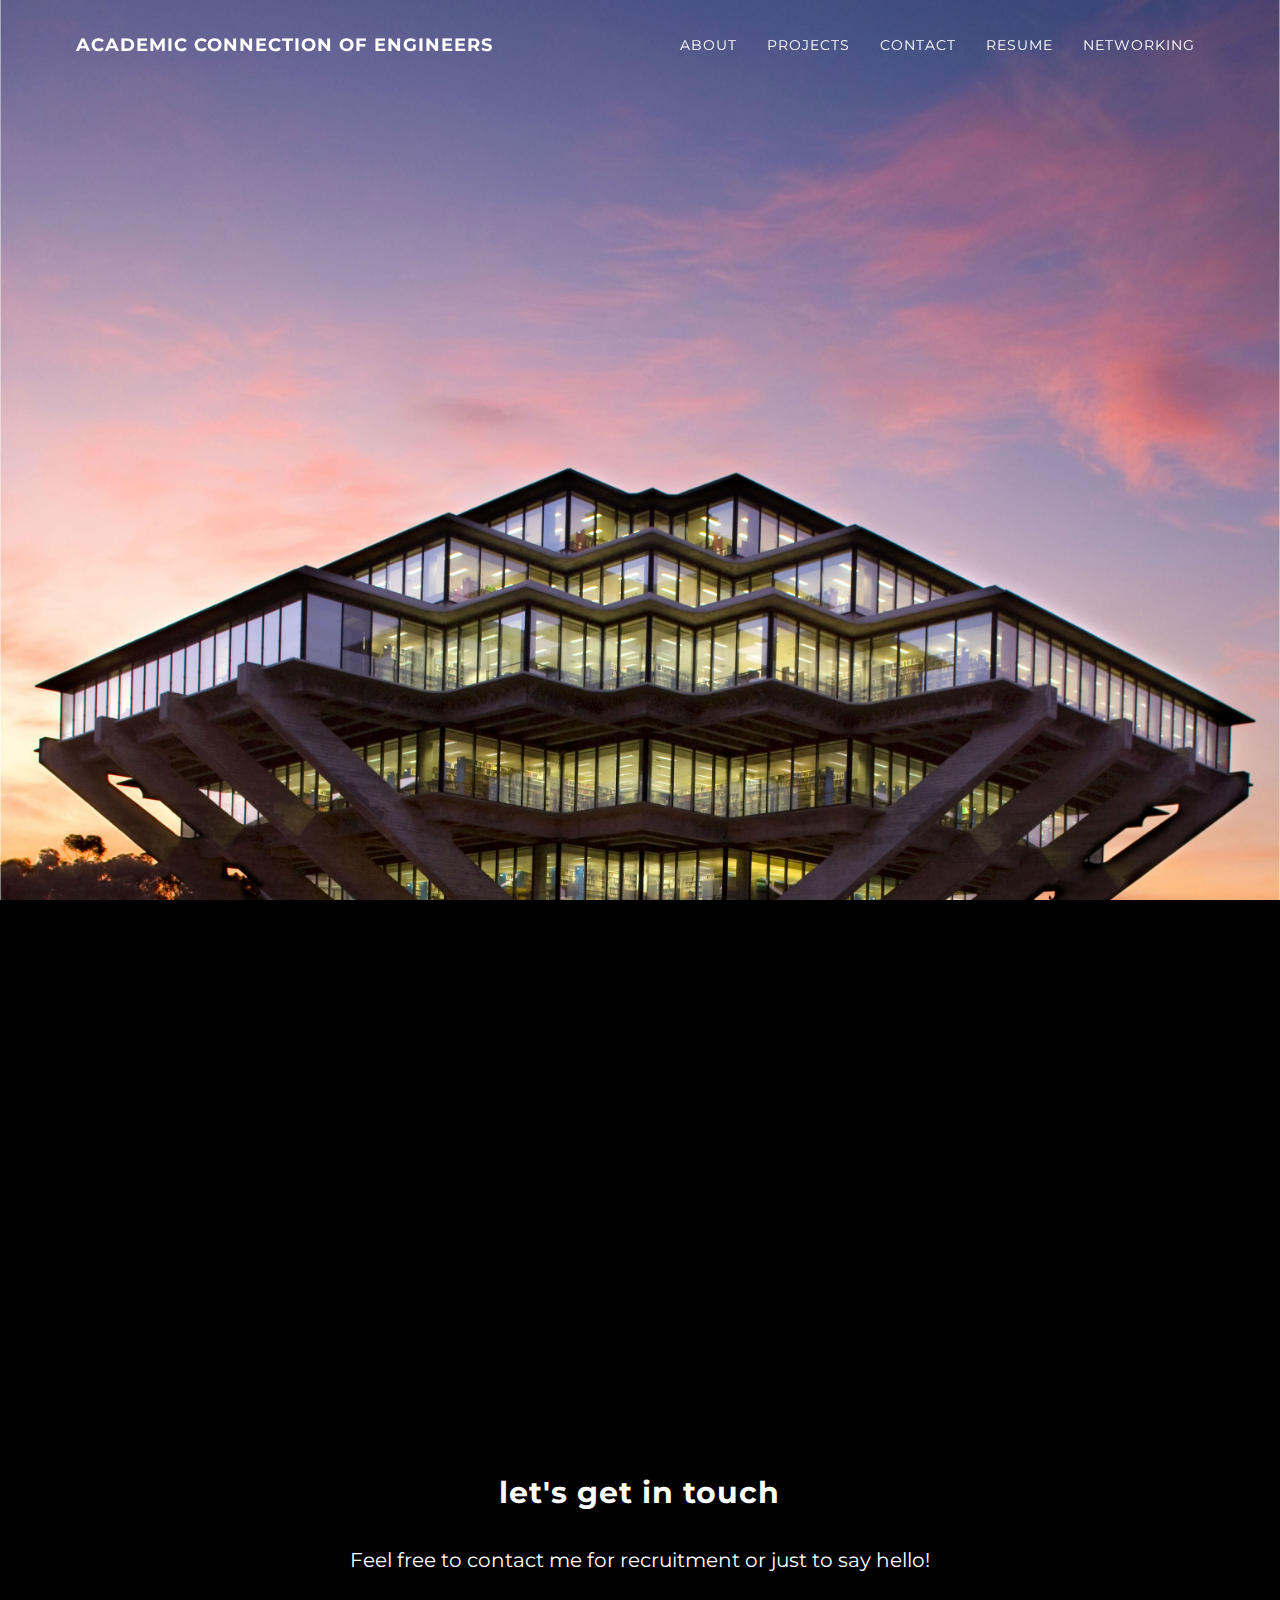
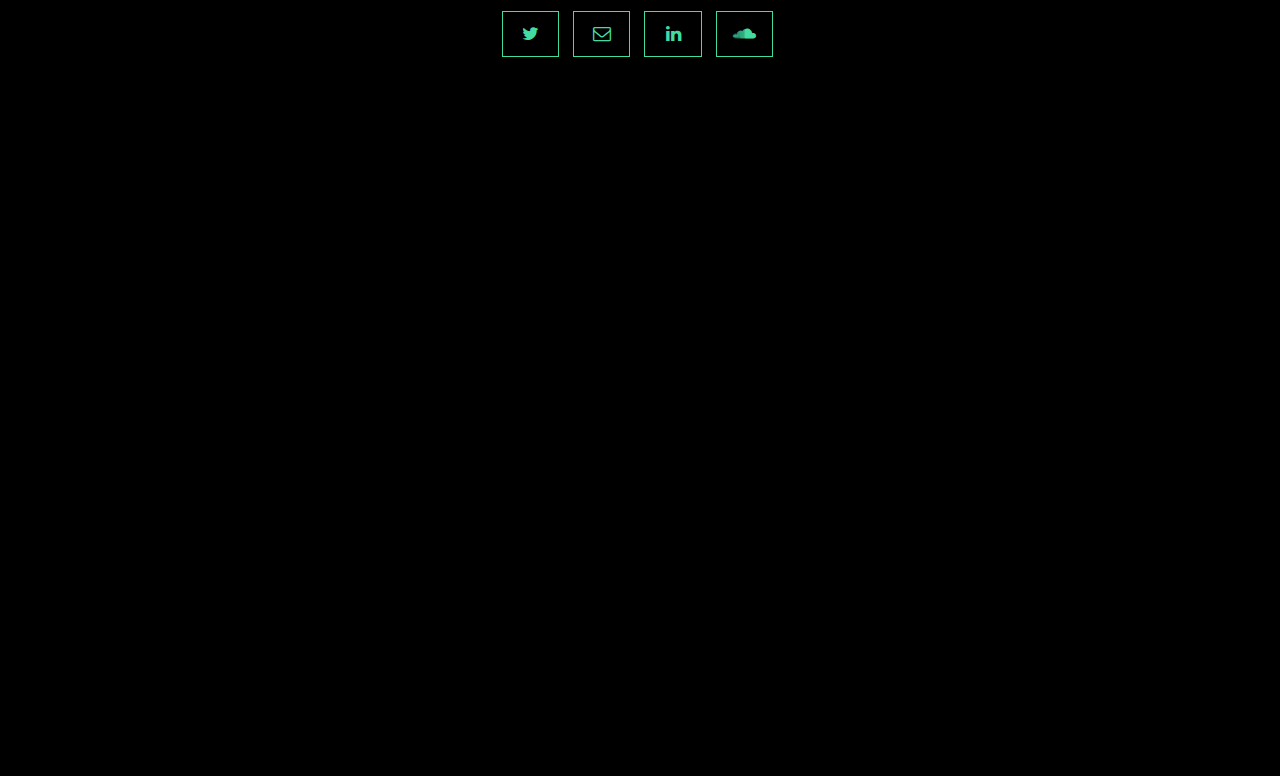
==== contact.html @ daaa9f61 "Add contact base" ====
<!DOCTYPE html>
<html lang="en">

<head>

    <meta charset="utf-8">
    <meta http-equiv="X-UA-Compatible" content="IE=edge">
    <meta name="viewport" content="width=device-width, initial-scale=1">
    <meta name="description" content="">
    <meta name="author" content="">

    <title>Academic Connection of Engineers</title>

    <!-- Bootstrap Core CSS -->
    <link href="css/bootstrap.min.css" rel="stylesheet">

    <!-- Custom CSS -->
    <link href="css/style.css" rel="stylesheet">
    <!--link rel="stylesheet" type="text/css" href="css/default.css" /-->
    <link rel="stylesheet" type="text/css" href="css/component.css" />

    <!-- Custom Fonts -->
    <link href="font-awesome/css/font-awesome.min.css" rel="stylesheet" type="text/css">
    <link href="http://fonts.googleapis.com/css?family=Lora:400,700,400italic,700italic" rel="stylesheet" type="text/css">
    <link href="http://fonts.googleapis.com/css?family=Montserrat:400,700" rel="stylesheet" type="text/css">

    <!-- favicon -->
    <link rel="icon" type="image/png" href="img/favicon.png">

    <!-- HTML5 Shim and Respond.js IE8 support of HTML5 elements and media queries -->
    <!-- WARNING: Respond.js doesn't work if you view the page via file:// -->
    <!--[if lt IE 9]>
        <script src="https://oss.maxcdn.com/libs/html5shiv/3.7.0/html5shiv.js"></script>
        <script src="https://oss.maxcdn.com/libs/respond.js/1.4.2/respond.min.js"></script>
    <![endif]-->

</head>

<body id="page-top" data-spy="scroll" data-target=".navbar-fixed-top">

    <!-- Navigation -->
    <nav class="navbar navbar-custom navbar-fixed-top" role="navigation">
        <div class="container">
            <div class="navbar-header">
                <button type="button" class="navbar-toggle" data-toggle="collapse" data-target=".navbar-main-collapse">
                    <i class="fa fa-bars"></i>
                </button>
                <a class="navbar-brand page-scroll" href="index.html">
                    <i class="fa fa-icon-home"></i>  <span class="light"></span> Academic Connection of Engineers
                </a>
            </div>

            <!-- Collect the nav links, forms, and other content for toggling -->
            <div class="collapse navbar-collapse navbar-right navbar-main-collapse">
                <ul class="nav navbar-nav">
                    <!-- Hidden li included to remove active class from about link when scrolled up past about section -->
                    <li class="hidden">
                        <a href="index.html#top"></a>
                    </li>
                    <li>
                        <a class="page-scroll" href="index.html#about">About</a>
                    </li>
                    <li>
                        <a class="page-scroll" href="index.html#portfolio">Projects</a>
                    </li>
                    <li>
                        <a class="contact-scroll" href="mailto:azwong@ucsd.edu">Contact</a>
                    </li>
                    <li>
                        <a class ="contact-scroll" href="#" target="_blank">Resume</a>
                    </li>
                    <li>
                        <a href="networking.html">Networking</a>
                    </li>
                </ul>
            </div>
            <!-- /.navbar-collapse -->
        </div>
        <!-- /.container -->
    </nav>

    <!-- Contact Header -->
    <header class="contact">
        <div class="intro-body">
            <div class="container">
                <div class="row">
                    <div class="col-md-8 col-md-offset-2">
                        <h1 class="brand-heading"></h1>
                        <p class="intro-text"></p>                        
                        
                        <!-- Arrow to scroll down
                        <a href="#networking" class="btn btn-circle page-scroll">
                            <i class="fa fa-angle-down animated"></i>
                        </a>
                        -->

                    </div>
                </div>
            </div>
        </div>
    </header>


    <!-- Contact Section -->
    <section id="contact" class="container contact-section text-center">
        <div class="row">
            <div class="contact-me col-lg-8 col-lg-offset-2">
                <h2>let's get in touch</h2>
                <p>Feel free to contact me for recruitment or just to say hello!</p>
                <ul class="list-inline banner-social-buttons">
                    <li>
                        <a href="https://twitter.com/wongaaaron" target="_blank" class="btn btn-default btn-lg"><i class="fa fa-twitter fa-fw"></i> <span class="network-name"></span></a>
                    </li>
                    <li>
                        <a href="mailto:azwong@ucsd.edu" class="btn btn-default btn-lg"><i class="fa fa-envelope-o fa-fw"></i> <span class="network-name"></span></a>
                    </li>
                    <li>
                        <a href="https://www.linkedin.com/in/aaronzwong" target="_blank" class="btn btn-default btn-lg"><i class="fa fa-linkedin fa-fw"></i> <span class="network-name"></span></a>
                    </li>
                    <li>
                        <a href="https://soundcloud.com/wongeh" target="_blank" class="btn btn-default btn-lg"><i class="fa fa-soundcloud fa-fw"></i><span class="network-name"></span></a>
                    </li>
                </ul>
            </div>
        </div>
    </section-->

    <!-- Map Section -->
    <!--div id="map"></div-->

    <!-- jQuery -->
    <script src="js/jquery.js"></script>

    <!-- Bootstrap Core JavaScript -->
    <script src="js/bootstrap.min.js"></script>

    <!-- Plugin JavaScript -->
    <script src="js/jquery.easing.min.js"></script>


    <!-- my JavaScript -->
    <script src="js/scripts.js"></script>

    <script src="js/modernizr.custom.js"></script>
    <script src="js/grid.js"></script>
        <script>
            $(function() {
                Grid.init();
            });
        </script>


</body>

</html>
---- css/style.css ----
/*!
 * Start Bootstrap - Grayscale Bootstrap Theme (http://startbootstrap.com)
 * Code licensed under the Apache License v2.0.
 * For details, see http://www.apache.org/licenses/LICENSE-2.0.
 */

body {
    width: 100%;
    height: 100%;
    font-family: Montserrat,"Helvetica Neue",Helvetica,Arial,sans-serif;
    color: #fff;
    background-color: #000;
}

html {
    width: 100%;
    height: 100%;
}

h1,
h2,
h3,
h4,
h5,
h6 {
    margin: 0 0 35px;
    /*text-transform: uppercase;*/
    font-family: Montserrat,"Helvetica Neue",Helvetica,Arial,sans-serif;
    font-weight: 700;
    letter-spacing: 1px;
}

p {
    margin: 0 0 25px;
    font-size: 18px;
    line-height: 1.5;
}

@media(min-width:768px) {
    p {
        margin: 0 0 35px;
        font-size: 20px;
        line-height: 1.6;
    }
}

a {
    color: #42dca3;
    -webkit-transition: all .2s ease-in-out;
    -moz-transition: all .2s ease-in-out;
    transition: all .2s ease-in-out;
}

a:hover,
a:focus {
    text-decoration: none;
    color: #1d9b6c;
}

.light {
    font-weight: 400;
}

.navbar-custom {    
    margin-bottom: 0;
    border-bottom: 1px solid rgba(255,255,255,.3);
    text-transform: uppercase;
    font-family: Montserrat,"Helvetica Neue",Helvetica,Arial,sans-serif;
    background-color: #000;
}

.navbar-custom .navbar-brand {
    font-weight: 700;
}

.navbar-custom .navbar-brand:focus {
    outline: 0;
}

.navbar-custom .navbar-brand .navbar-toggle {
    padding: 4px 6px;
    font-size: 16px;
    color: #fff;
}

.navbar-custom .navbar-brand .navbar-toggle:focus,
.navbar-custom .navbar-brand .navbar-toggle:active {
    outline: 0;
}

.navbar-custom a {
    color: #fff;
}

.navbar-custom .nav li a {
    -webkit-transition: background .3s ease-in-out;
    -moz-transition: background .3s ease-in-out;
    transition: background .3s ease-in-out;
}

.navbar-custom .nav li a:hover {
    outline: 0;
    color: rgba(255,255,255,.8);
    background-color: transparent;
}

.navbar-custom .nav li a:focus,
.navbar-custom .nav li a:active {
    outline: 0;
    background-color: transparent;
}

.navbar-custom .nav li.active {
    outline: 0;
}

.navbar-custom .nav li.active a {
    background-color: rgba(255,255,255,.3);
}

.navbar-custom .nav li.active a:hover {
    color: #fff;
}

@media(min-width:768px) {
    .navbar-custom {
        padding: 20px 0;
        border-bottom: 0;
        letter-spacing: 1px;
        background: 0 0;
        -webkit-transition: background .5s ease-in-out,padding .5s ease-in-out;
        -moz-transition: background .5s ease-in-out,padding .5s ease-in-out;
        transition: background .5s ease-in-out,padding .5s ease-in-out;
    }

    .navbar-custom.top-nav-collapse {
        padding: 0;
        border-bottom: 1px solid rgba(255,255,255,.3);
        background: #000;
    }
}

.intro {
    display: table;
    width: 100%;
    height: auto;
    padding: 100px 0;
    text-align: center;
    color: #fff;
    background: url(../img/librarygradient4.jpg) no-repeat center center scroll;
    background-size: cover;
    background-color: #000;
    -webkit-background-size: cover;
    -moz-background-size: cover;
    background-size: cover;
    -o-background-size: cover;
}

.intro .intro-body {
    display: table-cell;
    vertical-align: middle;
}

.intro .intro-body .brand-heading {
    font-size: 40px;
}

.intro .intro-body .intro-text {
    font-size: 18px;
}

@media(min-width:768px) {
    .intro {
        height: 100%;
        padding: 0;
    }

    .intro .intro-body .brand-heading {
        font-size: 100px;
    }

    .intro .intro-body .intro-text {
        font-size: 26px;
    }
}


.networking{
    display: table;
    width: 100%;
    height: auto;
    padding: 100px 0;
    text-align: center;
    color: #fff;
    background: url(../img/librarygradient1.jpg) no-repeat center center scroll;
    background-size: cover;
    background-color: #000;
    -webkit-background-size: cover;
    -moz-background-size: cover;
    background-size: cover;
    -o-background-size: cover;
}

@media(min-width:768px) {
    .networking {
        height: 100%;
        padding: 0;
    }

    .networking .intro-body .brand-heading {
        font-size: 100px;
    }

    .networking .intro-body .intro-text {
        font-size: 26px;
    }
}

.contact{
    display: table;
    width: 100%;
    height: auto;
    padding: 100px 0;
    text-align: center;
    color: #fff;
    background: url(../img/librarygradient2.jpg) no-repeat center center scroll;
    background-size: cover;
    background-color: #000;
    -webkit-background-size: cover;
    -moz-background-size: cover;
    background-size: cover;
    -o-background-size: cover;
}

@media(min-width:768px) {
    .contact {
        height: 100%;
        padding: 0;
    }

    .contact .intro-body .brand-heading {
        font-size: 100px;
    }

    .contact .intro-body .intro-text {
        font-size: 26px;
    }
}

.btn-circle {
    position: relative;
    width: 70px;
    height: 70px;
    
    padding: 7px 16px;
    border: 2px solid #fff;
    border-radius: 100%!important;
    font-size: 40px;
    color: #fff;
    background: 0 0;
    top: 400px;
    -webkit-transition: background .3s ease-in-out;
    -moz-transition: background .3s ease-in-out;
    transition: background .3s ease-in-out;
}

.btn-circle:hover,
.btn-circle:focus {
    outline: 0;
    color: #fff;
    background: rgba(255,255,255,.1);
}

.btn-circle i.animated {
    -webkit-transition-property: -webkit-transform;
    -webkit-transition-duration: 1s;
    -moz-transition-property: -moz-transform;
    -moz-transition-duration: 1s;
}

.btn-circle:hover i.animated {
    -webkit-animation-name: pulse;
    -moz-animation-name: pulse;
    -webkit-animation-duration: 1.5s;
    -moz-animation-duration: 1.5s;
    -webkit-animation-iteration-count: infinite;
    -moz-animation-iteration-count: infinite;
    -webkit-animation-timing-function: linear;
    -moz-animation-timing-function: linear;
}

@-webkit-keyframes pulse {    
    0% {
        -webkit-transform: scale(1);
        transform: scale(1);
    }

    50% {
        -webkit-transform: scale(1.2);
        transform: scale(1.2);
    }

    100% {
        -webkit-transform: scale(1);
        transform: scale(1);
    }
}

@-moz-keyframes pulse {    
    0% {
        -moz-transform: scale(1);
        transform: scale(1);
    }

    50% {
        -moz-transform: scale(1.2);
        transform: scale(1.2);
    }

    100% {
        -moz-transform: scale(1);
        transform: scale(1);
    }
}

.circular {
    width: 270px;
    height: 270px;
    border-radius: 135px;
    -webkit-border-radius: 135px;
    -moz-border-radius: 150px;
    background: url(../img/portrait) no-repeat 60% 27%;
    margin-left: 38%;
    margin-bottom:50px;

}

.content-section {
    padding-top: 100px;
    height: 100%;
}

.portfolio-section {
    width: 100%;
    height: 100%;
    padding: 50px 0;
    color: #fff;
    background: url("../img/bigsurbw.jpg") no-repeat center center scroll;
    background-color: #000;
    -webkit-background-size: cover;
    -moz-background-size: cover;
    background-size: cover;
    -o-background-size: cover;
 

}

.portfolio-section h2{
    color:black;
    position: relative;
}

.project-section{
    margin:0;
}

.contact-section{
    margin-top:45%;
    height:100%;
    width:100%;
}

.contact-me {

}

.about-section{
    padding-top:100px;
    height: 100%;    
}

.about-section p{
    color:white;
}

@media(min-width:767px) {
    .content-section {
        padding-top: 51px;
    }

    .portfolio-section {
        padding: 100px 0;
    }


}

.btn {
    border-radius: 0;
    text-transform: uppercase;
    font-family: Montserrat,"Helvetica Neue",Helvetica,Arial,sans-serif;
    font-weight: 400;
    -webkit-transition: all .3s ease-in-out;
    -moz-transition: all .3s ease-in-out;
    transition: all .3s ease-in-out;
}

.btn-default {
    border: 1px solid #42dca3;
    color: #42dca3;
    background-color: transparent;
}

.btn-default:hover,
.btn-default:focus {
    border: 1px solid #42dca3;
    outline: 0;
    color: #000;
    background-color: #42dca3;
}

ul.banner-social-buttons {
    margin-top: 0;
}

@media(max-width:1199px) {
    ul.banner-social-buttons {
        margin-top: 15px;
    }
}

@media(max-width:767px) {
    ul.banner-social-buttons li {
        display: block;
        margin-bottom: 20px;
        padding: 0;
    }

    ul.banner-social-buttons li:last-child {
        margin-bottom: 0;
    }
}

footer {
    padding: 50px 0;
}

footer p {
    margin: 0;
}

::-moz-selection {
    text-shadow: none;
    background: #fcfcfc;
    background: rgba(255,255,255,.2);
}

::selection {
    text-shadow: none;
    background: #fcfcfc;
    background: rgba(255,255,255,.2);
}

img::selection {
    background: 0 0;
}

img::-moz-selection {
    background: 0 0;
}

body {
    webkit-tap-highlight-color: rgba(255,255,255,.2);
}
---- css/component.css ----
.og-grid {
	list-style: none;
	padding: 20px 0;
	margin: 0 auto;
	padding-top:50px;
	text-align: center;
	width: 100%;
	vertical-align: middle;
}

.og-grid li {
	display: inline-block;
	margin: 10px 5px 0 5px;
	vertical-align: top;
	height: 310px;
}

.og-grid li > a,
.og-grid li > a img {
	border: none;
	outline: none;
	display: block;
	position: relative;
}

.og-grid li.og-expanded > a::after {
	top: auto;
	border: solid transparent;
	content: " ";
	height: 0;
	width: 0;
	position: absolute;
	pointer-events: none;
	border-bottom-color: #ddd;
	border-width: 15px;
	left: 50%;
	margin: -20px 0 0 -15px;
}

.og-expander {
	position: absolute;
	background: #ddd;
	top: auto;
	left: 0;
	width: 100%;
	margin-top: 10px;
	text-align: left;
	height: 0;
	overflow: hidden;
}

.og-expander-inner {
	padding: 50px 30px;
	height: 100%;
	width: 100%;
}

.og-close {
	position: absolute;
	width: 40px;
	height: 40px;
	top: 20px;
	right: 20px;
	cursor: pointer;
}

.og-close::before,
.og-close::after {
	content: '';
	position: absolute;
	width: 100%;
	top: 50%;
	height: 1px;
	background: #888;
	-webkit-transform: rotate(45deg);
	-moz-transform: rotate(45deg);
	transform: rotate(45deg);
}

.og-close::after {
	-webkit-transform: rotate(-45deg);
	-moz-transform: rotate(-45deg);
	transform: rotate(-45deg);
}

.og-close:hover::before,
.og-close:hover::after {
	background: #333;
}

.og-fullimg,
.og-details {
	width: 50%;
	float: left;
	height: 100%;
	overflow: hidden;
	position: relative;
}

.og-details {
	padding: 0 40px 0 20px;
}

.og-fullimg {
	text-align: center;
}

.og-fullimg img {
	display: inline-block;
	max-height: 100%;
	max-width: 100%;
}

.og-details h3 {
	font-weight: 300;
	font-size: 52px;
	padding: 40px 0 10px;
	margin-bottom: 10px;
}

.og-details p {
	font-weight: 400;
	font-size: 16px;
	line-height: 22px;
	color: #999;
}

.og-details a {
	font-weight: 700;
	font-size: 16px;
	color: #333;
	text-transform: uppercase;
	letter-spacing: 2px;
	padding: 10px 20px;
	border: 3px solid #333;
	display: inline-block;
	margin: 30px 0 0;
	outline: none;
}

.og-details a::before {
	content: '\2192';
	display: inline-block;
	margin-right: 10px;
}

.og-details a:hover {
	border-color: #999;
	color: #999;
}

.og-loading {
	width: 20px;
	height: 20px;
	border-radius: 50%;
	background: #ddd;
	box-shadow: 0 0 1px #ccc, 15px 30px 1px #ccc, -15px 30px 1px #ccc;
	position: absolute;
	top: 50%;
	left: 50%;
	margin: -25px 0 0 -25px;
	-webkit-animation: loader 0.5s infinite ease-in-out both;
	-moz-animation: loader 0.5s infinite ease-in-out both;
	animation: loader 0.5s infinite ease-in-out both;
}

@-webkit-keyframes loader {
	0% { background: #ddd; }
	33% { background: #ccc; box-shadow: 0 0 1px #ccc, 15px 30px 1px #ccc, -15px 30px 1px #ddd; }
	66% { background: #ccc; box-shadow: 0 0 1px #ccc, 15px 30px 1px #ddd, -15px 30px 1px #ccc; }
}

@-moz-keyframes loader {
	0% { background: #ddd; }
	33% { background: #ccc; box-shadow: 0 0 1px #ccc, 15px 30px 1px #ccc, -15px 30px 1px #ddd; }
	66% { background: #ccc; box-shadow: 0 0 1px #ccc, 15px 30px 1px #ddd, -15px 30px 1px #ccc; }
}

@keyframes loader {
	0% { background: #ddd; }
	33% { background: #ccc; box-shadow: 0 0 1px #ccc, 15px 30px 1px #ccc, -15px 30px 1px #ddd; }
	66% { background: #ccc; box-shadow: 0 0 1px #ccc, 15px 30px 1px #ddd, -15px 30px 1px #ccc; }
}

@media screen and (max-width: 830px) {

	.og-expander h3 { font-size: 32px; }
	.og-expander p { font-size: 13px; }
	.og-expander a { font-size: 12px; }

}

@media screen and (max-width: 650px) {

	.og-fullimg { display: none; }
	.og-details { float: none; width: 100%; }
	
}
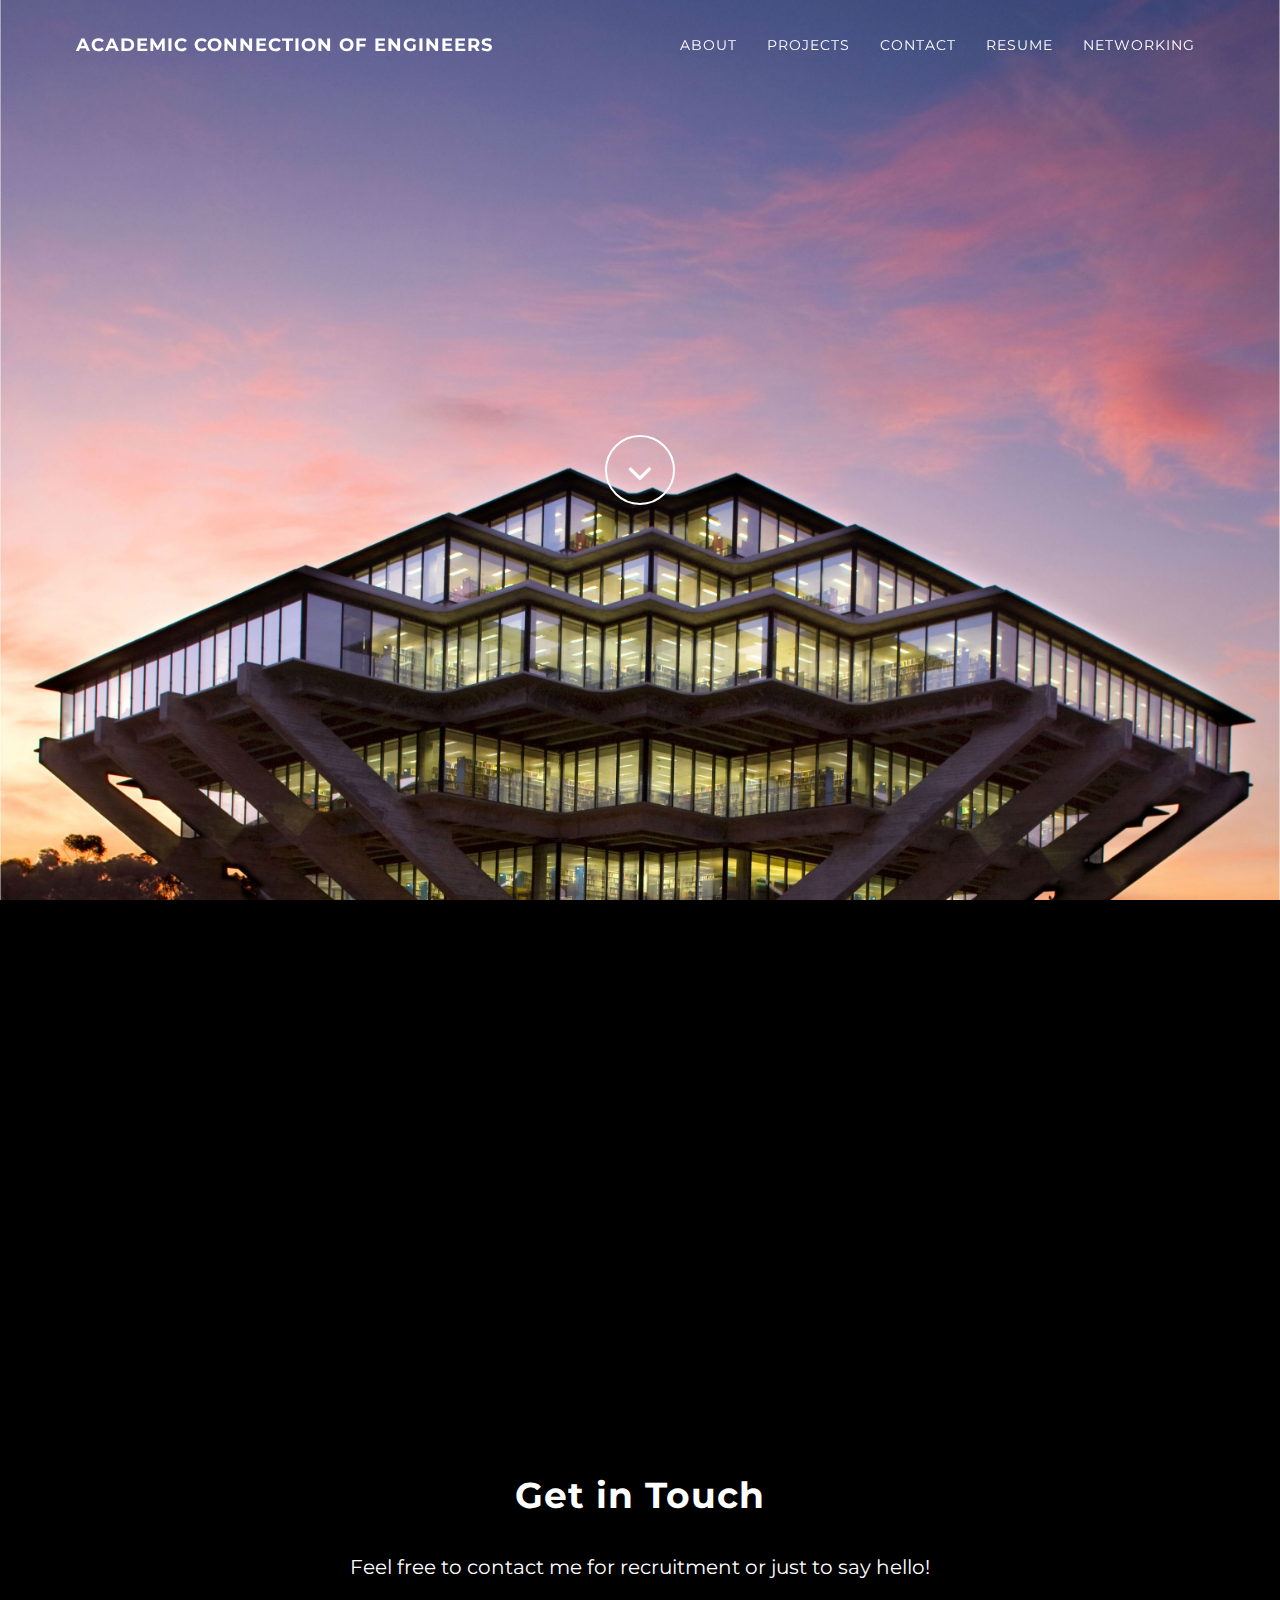
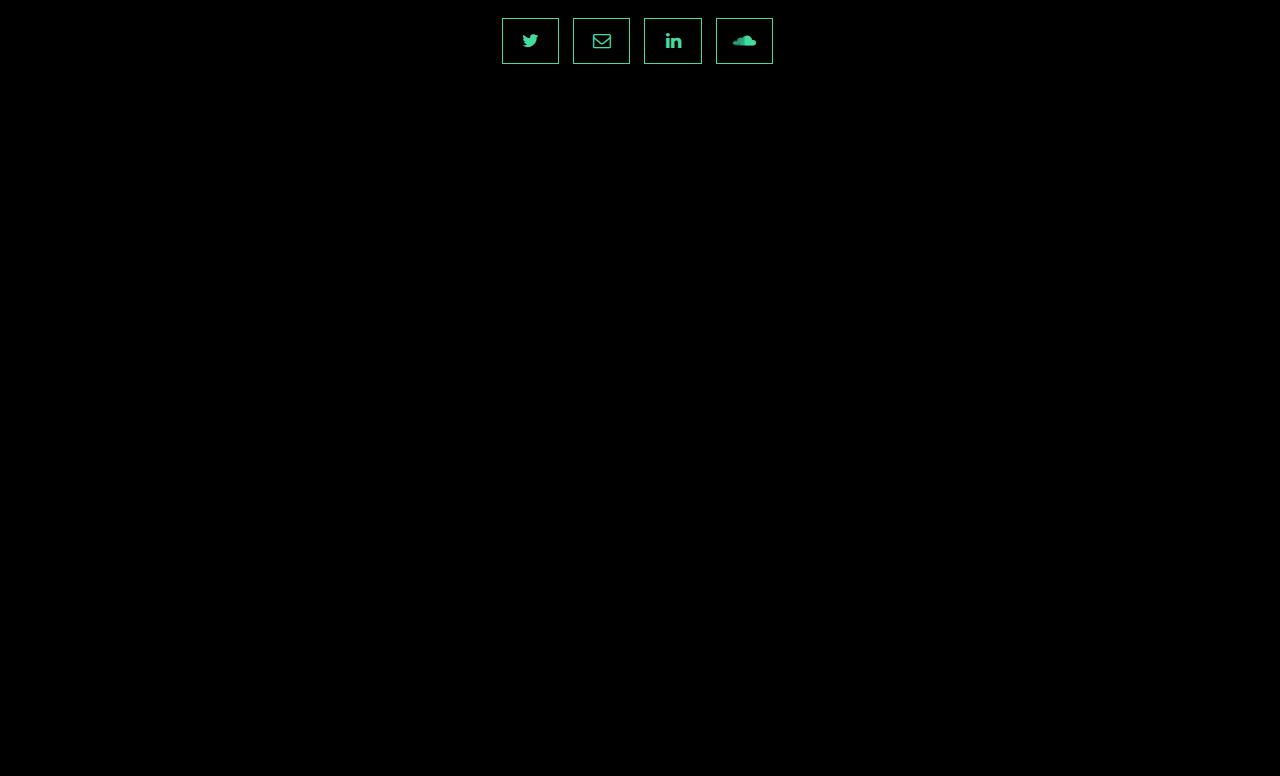
==== commit 4ce0a155: "navbar index" ====
--- a/contact.html
+++ b/contact.html
@@ -88,11 +88,11 @@
                         <h1 class="brand-heading"></h1>
                         <p class="intro-text"></p>                        
                         
-                        <!-- Arrow to scroll down
-                        <a href="#networking" class="btn btn-circle page-scroll">
+                        <!-- Arrow to scroll down -->
+                        <a href="#contact" class="btn btn-circle page-scroll">
                             <i class="fa fa-angle-down animated"></i>
                         </a>
-                        -->
+                        
 
                     </div>
                 </div>
@@ -105,14 +105,16 @@
     <section id="contact" class="container contact-section text-center">
         <div class="row">
             <div class="contact-me col-lg-8 col-lg-offset-2">
-                <h2>let's get in touch</h2>
+
+                <h1>Get in Touch</h1>
+
                 <p>Feel free to contact me for recruitment or just to say hello!</p>
                 <ul class="list-inline banner-social-buttons">
                     <li>
                         <a href="https://twitter.com/wongaaaron" target="_blank" class="btn btn-default btn-lg"><i class="fa fa-twitter fa-fw"></i> <span class="network-name"></span></a>
                     </li>
                     <li>
-                        <a href="mailto:azwong@ucsd.edu" class="btn btn-default btn-lg"><i class="fa fa-envelope-o fa-fw"></i> <span class="network-name"></span></a>
+                        <a href="mailto:ace@ucsd.edu" class="btn btn-default btn-lg"><i class="fa fa-envelope-o fa-fw"></i> <span class="network-name"></span></a>
                     </li>
                     <li>
                         <a href="https://www.linkedin.com/in/aaronzwong" target="_blank" class="btn btn-default btn-lg"><i class="fa fa-linkedin fa-fw"></i> <span class="network-name"></span></a>
